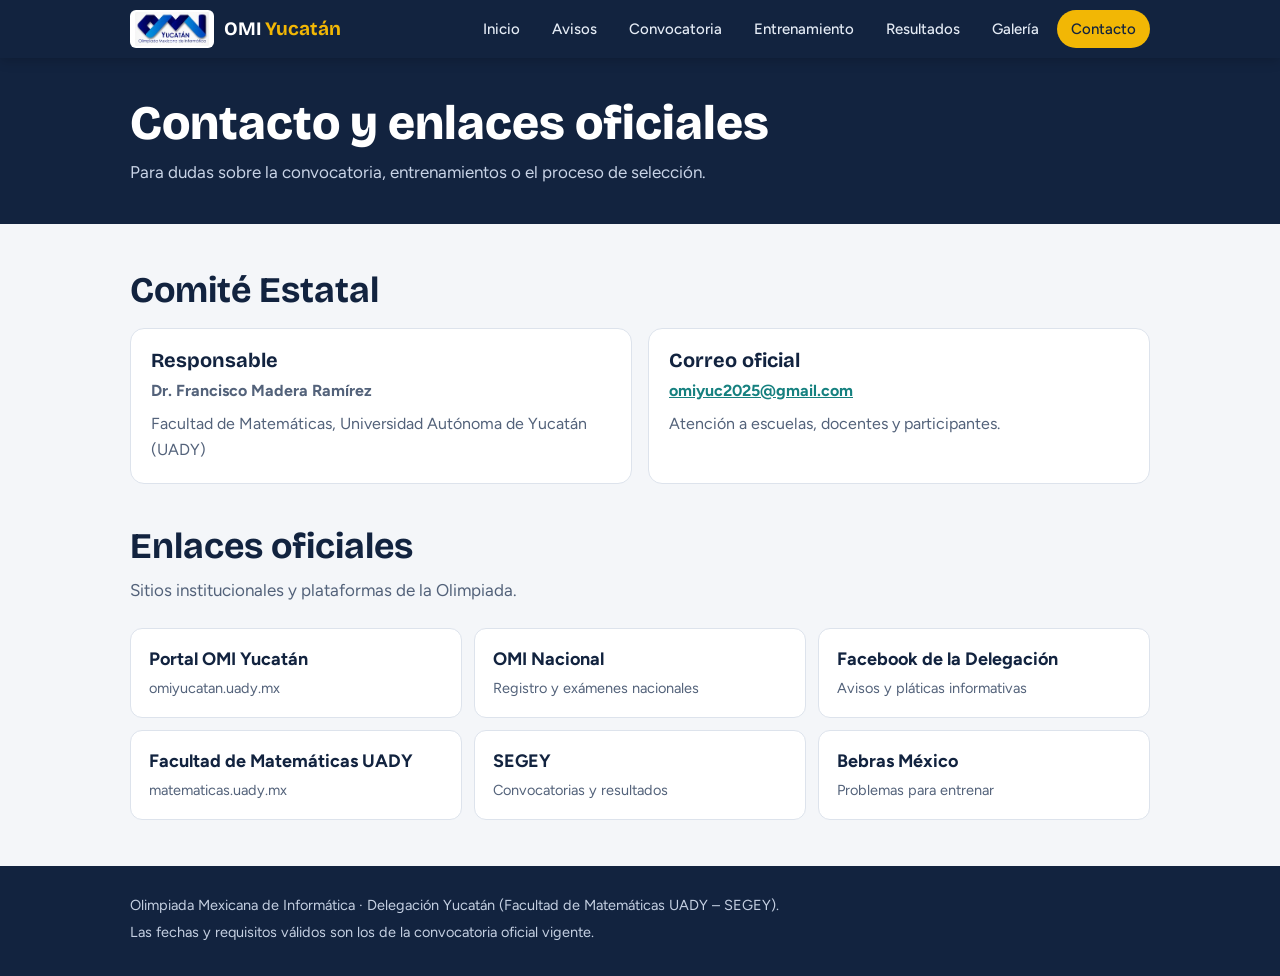
==== contacto.html @ 9caba266 "v2 multipagina" ====
<!DOCTYPE html>
<html lang="es">
<head>
  <meta charset="utf-8">
  <meta name="viewport" content="width=device-width, initial-scale=1, viewport-fit=cover">
  <title>Contacto · OMI Yucatán</title>
  <meta name="description" content="Contacto del comité estatal y enlaces oficiales de la OMI Yucatán.">
  <link rel="stylesheet" href="https://fonts.googleapis.com/css2?family=Bricolage+Grotesque:wght@500;700;800&family=Figtree:wght@400;500;600&display=swap">
  <link rel="stylesheet" href="css/styles.css">
</head>
<body>
<nav aria-label="Navegación principal">
  <div class="wrap">
    <a class="brand" href="index.html">
      <img src="Galeria/Logo.jpg" alt="Logo OMI Yucatán">
      <span>OMI <b>Yucatán</b></span>
    </a>
    <div class="nav-links">
      <a href="index.html">Inicio</a>
      <a href="avisos.html">Avisos</a>
      <a href="convocatoria.html">Convocatoria</a>
      <a href="entrenamiento.html">Entrenamiento</a>
      <a href="resultados.html">Resultados</a>
      <a href="galeria.html">Galería</a>
      <a href="contacto.html" class="active">Contacto</a>
    </div>
  </div>
</nav>
<main>
  <header class="page-header">
    <div class="wrap">
      <h1>Contacto y enlaces oficiales</h1>
      <p>Para dudas sobre la convocatoria, entrenamientos o el proceso de selección.</p>
    </div>
  </header>

  <section>
    <div class="wrap">
      <h2>Comité Estatal</h2>
      <div class="grid" style="margin-top:16px">
        <div class="card">
          <h3>Responsable</h3>
          <p><b>Dr. Francisco Madera Ramírez</b></p>
          <p>Facultad de Matemáticas, Universidad Autónoma de Yucatán (UADY)</p>
        </div>
        <div class="card">
          <h3>Correo oficial</h3>
          <p><a href="mailto:omiyuc2025@gmail.com"><b>omiyuc2025@gmail.com</b></a></p>
          <p>Atención a escuelas, docentes y participantes.</p>
        </div>
      </div>

      <h2 style="margin-top:42px">Enlaces oficiales</h2>
      <p class="lead">Sitios institucionales y plataformas de la Olimpiada.</p>
      <div class="links">
        <a href="https://omiyucatan.uady.mx/omi-inicio" target="_blank" rel="noopener"><b>Portal OMI Yucatán</b><span>omiyucatan.uady.mx</span></a>
        <a href="https://www.olimpiadadeinformatica.org.mx/" target="_blank" rel="noopener"><b>OMI Nacional</b><span>Registro y exámenes nacionales</span></a>
        <a href="https://www.facebook.com/omiyucatan" target="_blank" rel="noopener"><b>Facebook de la Delegación</b><span>Avisos y pláticas informativas</span></a>
        <a href="https://www.matematicas.uady.mx/" target="_blank" rel="noopener"><b>Facultad de Matemáticas UADY</b><span>matematicas.uady.mx</span></a>
        <a href="http://educacion.yucatan.gob.mx" target="_blank" rel="noopener"><b>SEGEY</b><span>Convocatorias y resultados</span></a>
        <a href="https://bebras.mx/generales" target="_blank" rel="noopener"><b>Bebras México</b><span>Problemas para entrenar</span></a>
      </div>
    </div>
  </section>
</main>
<footer>
  <div class="wrap">
    <p>Olimpiada Mexicana de Informática · Delegación Yucatán (Facultad de Matemáticas UADY – SEGEY).</p>
    <p>Las fechas y requisitos válidos son los de la convocatoria oficial vigente.</p>
  </div>
</footer>
<script src="js/main.js"></script>
</body>
</html>
---- css/styles.css ----
:root {
  --bg: #f4f6f9;
  --surface: #ffffff;
  --ink: #12233f;
  --muted: #53627a;
  --navy: #12233f;
  --gold: #f2b705;
  --teal: #15807f;
  --line: #dde3ec;
  --oro: #e0a800;
  --plata: #8a97a8;
  --bronce: #b86b2d;
}

@media (prefers-color-scheme: dark) {
  :root:not([data-theme="light"]) {
    --bg: #0c1627;
    --surface: #14233b;
    --ink: #eef2f8;
    --muted: #a7b4c9;
    --navy: #0a1424;
    --line: #243652;
    --teal: #3cc4c2;
  }
}

* {
  box-sizing: border-box;
}

html {
  scroll-behavior: smooth;
}

body {
  margin: 0;
  background: var(--bg);
  color: var(--ink);
  font: 400 17px/1.6 "Figtree", system-ui, -apple-system, sans-serif;
  min-height: 100vh;
  display: flex;
  flex-direction: column;
}

main {
  flex: 1;
}

h1, h2, h3 {
  font-family: "Bricolage Grotesque", "Figtree", sans-serif;
  line-height: 1.15;
  margin: 0;
}

a {
  color: var(--teal);
}

.wrap {
  max-width: 1060px;
  margin: 0 auto;
  padding: 0 20px;
}

/* Navegación */
nav {
  position: sticky;
  top: 0;
  z-index: 20;
  background: var(--navy);
  color: #fff;
  box-shadow: 0 2px 12px #0003;
}

nav .wrap {
  display: flex;
  align-items: center;
  justify-content: space-between;
  gap: 16px;
  padding: 10px 20px;
  flex-wrap: wrap;
}

.brand {
  display: flex;
  align-items: center;
  gap: 10px;
  text-decoration: none;
  color: #fff;
  font-family: "Bricolage Grotesque", sans-serif;
  font-size: 19px;
  font-weight: 700;
  flex-shrink: 0;
}

.brand img {
  height: 38px;
  width: auto;
  border-radius: 6px;
  background: #fff;
  padding: 2px 5px;
  object-fit: contain;
}

.brand b {
  color: var(--gold);
}

.nav-links {
  display: flex;
  gap: 4px;
  overflow-x: auto;
  align-items: center;
}

.nav-links a {
  white-space: nowrap;
  text-decoration: none;
  color: #e4ebf5;
  padding: 7px 14px;
  border-radius: 99px;
  font-weight: 500;
  font-size: 15px;
  transition: background 0.15s, color 0.15s;
}

.nav-links a:hover,
.nav-links a.active {
  background: var(--gold);
  color: #12233f;
}

/* Hero (Inicio) */
.hero {
  background: var(--navy);
  color: #fff;
  position: relative;
  overflow: hidden;
  padding: 48px 0 56px;
}

.bits {
  position: absolute;
  inset: 0;
  font: 500 14px/1.6 ui-monospace, monospace;
  opacity: 0.06;
  word-break: break-all;
  pointer-events: none;
  user-select: none;
}

.hero .wrap {
  position: relative;
}

.hero-grid {
  display: grid;
  gap: 32px;
  align-items: center;
}

@media (min-width: 820px) {
  .hero-grid {
    grid-template-columns: 1.25fr 0.85fr;
  }
}

.hero h1 {
  font-size: clamp(44px, 8vw, 76px);
  font-weight: 800;
  letter-spacing: -0.03em;
}

.hero h1 span {
  color: var(--gold);
}

.hero p {
  max-width: 38em;
  font-size: 18px;
  color: #d4dcea;
  margin: 14px 0 24px;
}

.hero-logo-box {
  background: #ffffff;
  border-radius: 20px;
  padding: 24px;
  display: flex;
  align-items: center;
  justify-content: center;
  box-shadow: 0 14px 36px #0005;
  border: 4px solid #ffffff26;
}

.hero-logo-box img {
  max-width: 100%;
  max-height: 220px;
  width: auto;
  height: auto;
  object-fit: contain;
  display: block;
}

/* Encabezado para subpáginas */
.page-header {
  background: var(--navy);
  color: #fff;
  padding: 38px 0;
}

.page-header h1 {
  font-size: clamp(32px, 6vw, 48px);
  font-weight: 800;
}

.page-header p {
  color: #c8d3e6;
  margin: 8px 0 0;
  max-width: 44em;
  font-size: 17px;
}

/* Botones */
.btns {
  display: flex;
  flex-wrap: wrap;
  gap: 12px;
}

.btn {
  display: inline-block;
  padding: 11px 20px;
  border-radius: 10px;
  font-weight: 600;
  text-decoration: none;
  background: var(--gold);
  color: #12233f;
  transition: transform 0.15s, opacity 0.15s;
}

.btn:hover {
  opacity: 0.92;
  transform: translateY(-1px);
}

.btn.alt {
  background: transparent;
  color: #fff;
  border: 2px solid #ffffff55;
}

/* Secciones */
section {
  padding: 46px 0;
}

section.alt {
  background: var(--surface);
}

h2 {
  font-size: clamp(26px, 5vw, 36px);
  margin-bottom: 10px;
}

h3 {
  font-size: 20px;
  margin-bottom: 6px;
}

.lead {
  color: var(--muted);
  max-width: 46em;
  margin: 0 0 24px;
}

/* Tarjetas y cuadrículas */
.grid {
  display: grid;
  gap: 16px;
  grid-template-columns: repeat(auto-fit, minmax(260px, 1fr));
}

.card {
  background: var(--surface);
  border: 1px solid var(--line);
  border-radius: 14px;
  padding: 20px;
}

.card p {
  margin: 0;
  color: var(--muted);
  font-size: 16px;
}

.card p + p {
  margin-top: 8px;
}

.nav-cards {
  display: grid;
  gap: 14px;
  grid-template-columns: repeat(auto-fit, minmax(220px, 1fr));
}

.nav-card {
  display: block;
  text-decoration: none;
  color: var(--ink);
  background: var(--surface);
  border: 1px solid var(--line);
  border-radius: 14px;
  padding: 18px 20px;
  transition: border-color 0.15s, transform 0.15s;
}

.nav-card:hover {
  border-color: var(--teal);
  transform: translateY(-2px);
}

.nav-card b {
  display: block;
  font: 700 19px "Bricolage Grotesque", sans-serif;
  margin-bottom: 4px;
}

.nav-card span {
  color: var(--muted);
  font-size: 14.5px;
}

/* Avisos (Formato Para / De parte de / Mensaje) */
.avisos-list {
  display: flex;
  flex-direction: column;
  gap: 18px;
}

.aviso-card {
  background: var(--surface);
  border: 1px solid var(--line);
  border-left: 6px solid var(--gold);
  border-radius: 14px;
  padding: 20px 24px;
}

.aviso-card.urgente {
  border-left-color: var(--teal);
}

.aviso-header {
  display: flex;
  flex-wrap: wrap;
  justify-content: space-between;
  align-items: center;
  gap: 8px;
  padding-bottom: 12px;
  margin-bottom: 12px;
  border-bottom: 1px solid var(--line);
}

.aviso-meta {
  display: flex;
  flex-direction: column;
  gap: 3px;
  font-size: 15px;
}

.aviso-meta span b {
  color: var(--teal);
}

.aviso-fecha {
  font-size: 13.5px;
  font-weight: 600;
  background: var(--bg);
  border: 1px solid var(--line);
  padding: 4px 10px;
  border-radius: 99px;
  color: var(--muted);
}

.aviso-body h3 {
  margin-bottom: 8px;
  color: var(--ink);
}

.aviso-body p {
  margin: 0 0 8px;
  color: var(--muted);
}

.aviso-body p:last-child {
  margin-bottom: 0;
}

/* Lista de PDFs */
.pdf-list {
  list-style: none;
  padding: 0;
  margin: 12px 0 0;
  display: flex;
  flex-direction: column;
  gap: 8px;
}

.pdf-list a {
  display: flex;
  align-items: center;
  gap: 8px;
  text-decoration: none;
  font-weight: 500;
  font-size: 15px;
  padding: 10px 14px;
  border-radius: 8px;
  background: var(--bg);
  border: 1px solid var(--line);
  color: var(--ink);
  transition: border-color 0.15s, color 0.15s;
}

.pdf-list a:hover {
  border-color: var(--teal);
  color: var(--teal);
}

/* Línea de tiempo */
.tl {
  list-style: none;
  margin: 0;
  padding: 0 0 0 22px;
  border-left: 3px solid var(--line);
}

.tl li {
  position: relative;
  margin: 0 0 16px;
  padding: 14px 18px;
  background: var(--surface);
  border: 1px solid var(--line);
  border-radius: 12px;
}

.tl li::before {
  content: "";
  position: absolute;
  left: -33px;
  top: 20px;
  width: 14px;
  height: 14px;
  border-radius: 50%;
  background: var(--line);
  border: 3px solid var(--bg);
}

.tl li.next-up {
  border-color: var(--gold);
  box-shadow: 0 0 0 2px var(--gold);
}

.tl li.next-up::before {
  background: var(--gold);
}

.tl li.past {
  opacity: 0.65;
}

.tl li.past::before {
  background: var(--teal);
}

.tl .d {
  display: block;
  font: 800 18px "Bricolage Grotesque", sans-serif;
  color: var(--teal);
}

.tl small {
  display: block;
  color: var(--muted);
  font-size: 15px;
  margin-top: 2px;
}

.tag {
  display: inline-block;
  font-size: 12px;
  font-weight: 700;
  background: var(--gold);
  color: #12233f;
  border-radius: 6px;
  padding: 2px 8px;
  margin-left: 8px;
  vertical-align: middle;
}

/* Tablas */
table {
  width: 100%;
  border-collapse: collapse;
  background: var(--surface);
  border: 1px solid var(--line);
  border-radius: 12px;
  overflow: hidden;
  font-size: 16px;
}

th, td {
  padding: 12px 14px;
  text-align: left;
  border-bottom: 1px solid var(--line);
}

th {
  background: var(--navy);
  color: #fff;
  font-weight: 600;
}

.scroll {
  overflow-x: auto;
}

/* Acordeón */
details {
  background: var(--surface);
  border: 1px solid var(--line);
  border-radius: 12px;
  margin-bottom: 10px;
}

summary {
  cursor: pointer;
  padding: 14px 18px;
  font-weight: 600;
  list-style: none;
}

summary::after {
  content: "+";
  float: right;
  font-size: 22px;
  line-height: 1;
  color: var(--teal);
}

details[open] summary::after {
  content: "–";
}

details .in {
  padding: 0 18px 16px;
  color: var(--muted);
}

details .in p {
  margin: 0 0 8px;
}

/* Medallistas */
.people {
  display: grid;
  gap: 14px;
  grid-template-columns: repeat(auto-fit, minmax(250px, 1fr));
}

.person {
  display: flex;
  gap: 14px;
  align-items: center;
  background: var(--surface);
  border: 1px solid var(--line);
  border-radius: 14px;
  padding: 14px;
}

.av {
  flex: none;
  width: 50px;
  height: 50px;
  border-radius: 50%;
  display: grid;
  place-items: center;
  font: 800 17px "Bricolage Grotesque", sans-serif;
  color: #12233f;
  background: var(--oro);
}

.av.plata {
  background: var(--plata);
  color: #fff;
}

.av.bronce {
  background: var(--bronce);
  color: #fff;
}

.av.mencion {
  background: var(--teal);
  color: #fff;
}

.person b {
  display: block;
  line-height: 1.25;
}

.person span {
  font-size: 14.5px;
  color: var(--muted);
}

.medal {
  font-weight: 700;
  font-size: 13.5px;
  color: var(--ink) !important;
}

.subh {
  margin: 32px 0 14px;
}

/* Galería LIMPIA (sin títulos encima) */
.gallery-tabs {
  display: flex;
  gap: 10px;
  margin-bottom: 20px;
  flex-wrap: wrap;
}

.tab-btn {
  padding: 8px 18px;
  border-radius: 99px;
  border: 1px solid var(--line);
  background: var(--surface);
  color: var(--ink);
  font: 600 15px "Figtree", sans-serif;
  cursor: pointer;
  transition: background 0.15s, color 0.15s;
}

.tab-btn.active,
.tab-btn:hover {
  background: var(--navy);
  color: #fff;
  border-color: var(--navy);
}

.gallery {
  display: grid;
  gap: 14px;
  grid-template-columns: repeat(auto-fill, minmax(240px, 1fr));
}

.tile {
  position: relative;
  aspect-ratio: 4/3;
  border-radius: 14px;
  overflow: hidden;
  border: 1px solid var(--line);
  background: var(--surface);
  padding: 0;
  width: 100%;
  cursor: zoom-in;
  display: block;
}

.tile img {
  width: 100%;
  height: 100%;
  object-fit: cover;
  display: block;
  transition: transform 0.25s;
}

.tile:hover img {
  transform: scale(1.04);
}

/* Lightbox */
.lb {
  position: fixed;
  inset: 0;
  z-index: 50;
  background: #000e;
  display: none;
  align-items: center;
  justify-content: center;
  padding: 20px;
}

.lb.on {
  display: flex;
}

.lb img {
  max-width: 100%;
  max-height: 85vh;
  border-radius: 10px;
}

.lb button {
  position: absolute;
  top: 16px;
  right: 16px;
  background: #fff;
  color: #12233f;
  border: 0;
  border-radius: 99px;
  width: 40px;
  height: 40px;
  font-size: 22px;
  cursor: pointer;
}

/* Enlaces de contacto */
.links {
  display: grid;
  gap: 12px;
  grid-template-columns: repeat(auto-fit, minmax(250px, 1fr));
}

.links a {
  display: block;
  text-decoration: none;
  color: var(--ink);
  background: var(--surface);
  border: 1px solid var(--line);
  border-radius: 12px;
  padding: 16px 18px;
  transition: border-color 0.15s, transform 0.15s;
}

.links a:hover {
  border-color: var(--teal);
  transform: translateY(-2px);
}

.links b {
  display: block;
  font-size: 18px;
}

.links span {
  font-size: 14.5px;
  color: var(--muted);
}

footer {
  background: var(--navy);
  color: #c5d0e2;
  padding: 28px 0;
  font-size: 14.5px;
  margin-top: auto;
}

footer p {
  margin: 0 0 4px;
}
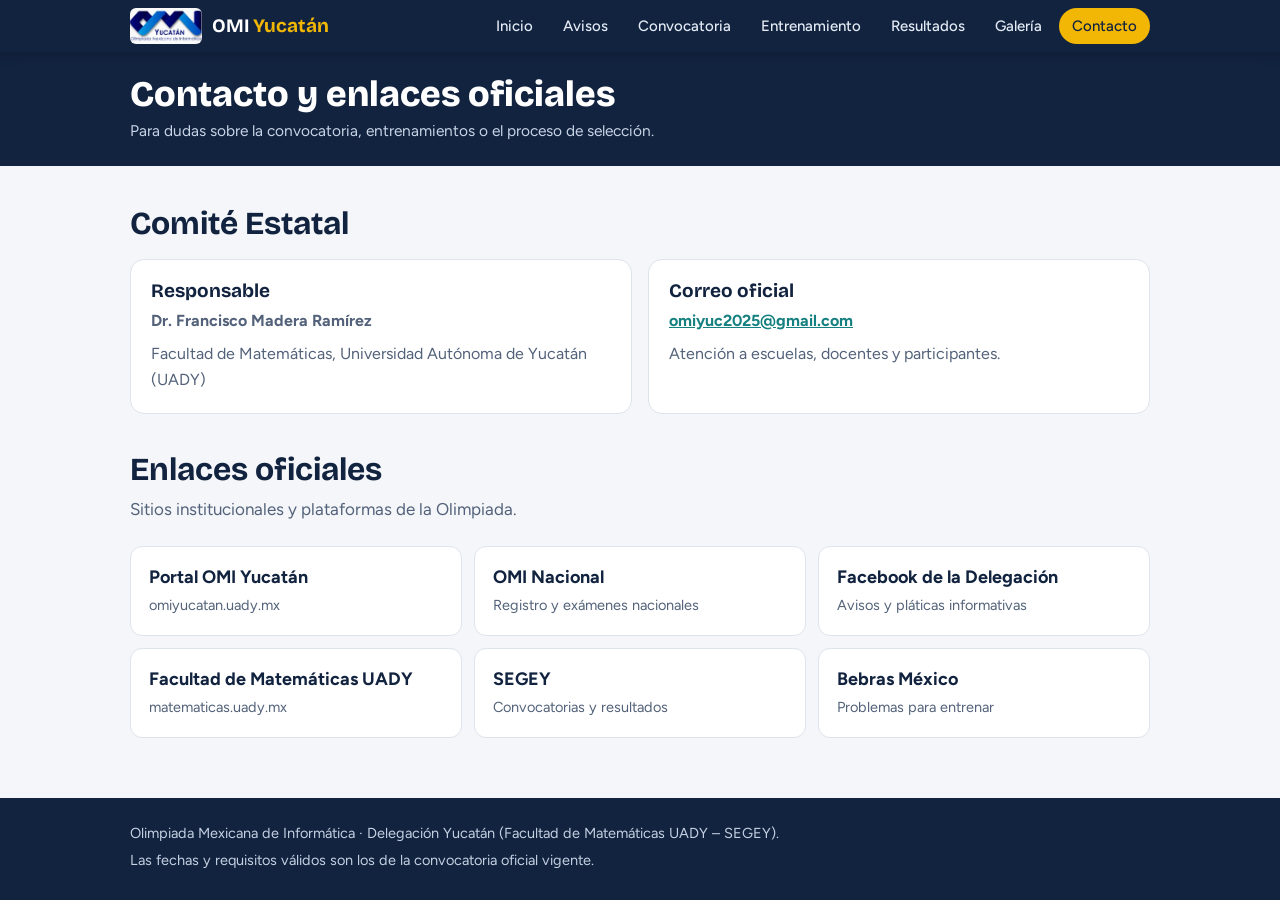
==== commit 18198509: "v3 ajustes visuales y resultados" ====
--- a/contacto.html
+++ b/contacto.html
@@ -50,7 +50,7 @@
         </div>
       </div>
 
-      <h2 style="margin-top:42px">Enlaces oficiales</h2>
+      <h2 style="margin-top:38px">Enlaces oficiales</h2>
       <p class="lead">Sitios institucionales y plataformas de la Olimpiada.</p>
       <div class="links">
         <a href="https://omiyucatan.uady.mx/omi-inicio" target="_blank" rel="noopener"><b>Portal OMI Yucatán</b><span>omiyucatan.uady.mx</span></a>
--- a/css/styles.css
+++ b/css/styles.css
@@ -60,6 +60,7 @@
   max-width: 1060px;
   margin: 0 auto;
   padding: 0 20px;
+  width: 100%;
 }
 
 /* Navegación */
@@ -77,7 +78,7 @@
   align-items: center;
   justify-content: space-between;
   gap: 16px;
-  padding: 10px 20px;
+  padding: 8px 20px;
   flex-wrap: wrap;
 }
 
@@ -94,12 +95,12 @@
 }
 
 .brand img {
-  height: 38px;
-  width: auto;
+  height: 36px;
+  width: 72px;
   border-radius: 6px;
   background: #fff;
-  padding: 2px 5px;
-  object-fit: contain;
+  object-fit: cover;
+  object-position: center;
 }
 
 .brand b {
@@ -117,7 +118,7 @@
   white-space: nowrap;
   text-decoration: none;
   color: #e4ebf5;
-  padding: 7px 14px;
+  padding: 6px 13px;
   border-radius: 99px;
   font-weight: 500;
   font-size: 15px;
@@ -130,13 +131,16 @@
   color: #12233f;
 }
 
-/* Hero (Inicio) */
+/* Hero (Inicio - pantalla completa limpia sin cortarse a la mitad) */
 .hero {
   background: var(--navy);
   color: #fff;
   position: relative;
   overflow: hidden;
-  padding: 48px 0 56px;
+  min-height: calc(100vh - 54px);
+  display: flex;
+  align-items: center;
+  padding: 40px 0;
 }
 
 .bits {
@@ -155,70 +159,73 @@
 
 .hero-grid {
   display: grid;
-  gap: 32px;
+  gap: 36px;
   align-items: center;
 }
 
 @media (min-width: 820px) {
   .hero-grid {
-    grid-template-columns: 1.25fr 0.85fr;
+    grid-template-columns: 1.15fr 1fr;
   }
 }
 
 .hero h1 {
-  font-size: clamp(44px, 8vw, 76px);
+  font-size: clamp(50px, 9vw, 88px);
   font-weight: 800;
   letter-spacing: -0.03em;
+  line-height: 1.05;
 }
 
 .hero h1 span {
   color: var(--gold);
+  display: block;
 }
 
 .hero p {
-  max-width: 38em;
-  font-size: 18px;
+  max-width: 36em;
+  font-size: 18.5px;
   color: #d4dcea;
-  margin: 14px 0 24px;
-}
-
+  margin: 18px 0 28px;
+}
+
+/* Logo llenando todo el recuadro blanco como en el ejemplo */
 .hero-logo-box {
   background: #ffffff;
   border-radius: 20px;
-  padding: 24px;
-  display: flex;
-  align-items: center;
-  justify-content: center;
-  box-shadow: 0 14px 36px #0005;
-  border: 4px solid #ffffff26;
+  aspect-ratio: 640 / 280;
+  width: 100%;
+  max-width: 500px;
+  overflow: hidden;
+  box-shadow: 0 16px 40px #0006;
+  border: 5px solid #ffffff26;
+  justify-self: center;
 }
 
 .hero-logo-box img {
-  max-width: 100%;
-  max-height: 220px;
-  width: auto;
-  height: auto;
-  object-fit: contain;
-  display: block;
-}
-
-/* Encabezado para subpáginas */
+  width: 100%;
+  height: 100%;
+  object-fit: cover;
+  object-position: center;
+  display: block;
+}
+
+/* Encabezado compacto para subpáginas */
 .page-header {
   background: var(--navy);
   color: #fff;
-  padding: 38px 0;
+  padding: 22px 0;
 }
 
 .page-header h1 {
-  font-size: clamp(32px, 6vw, 48px);
+  font-size: clamp(26px, 4.5vw, 36px);
   font-weight: 800;
 }
 
 .page-header p {
   color: #c8d3e6;
-  margin: 8px 0 0;
-  max-width: 44em;
-  font-size: 17px;
+  margin: 4px 0 0;
+  max-width: 46em;
+  font-size: 15.5px;
 }
 
 /* Botones */
@@ -230,7 +237,7 @@
 
 .btn {
   display: inline-block;
-  padding: 11px 20px;
+  padding: 12px 22px;
   border-radius: 10px;
   font-weight: 600;
   text-decoration: none;
@@ -252,7 +259,7 @@
 
 /* Secciones */
 section {
-  padding: 46px 0;
+  padding: 40px 0;
 }
 
 section.alt {
@@ -260,19 +267,19 @@
 }
 
 h2 {
-  font-size: clamp(26px, 5vw, 36px);
-  margin-bottom: 10px;
+  font-size: clamp(24px, 4.5vw, 32px);
+  margin-bottom: 8px;
 }
 
 h3 {
-  font-size: 20px;
+  font-size: 19px;
   margin-bottom: 6px;
 }
 
 .lead {
   color: var(--muted);
   max-width: 46em;
-  margin: 0 0 24px;
+  margin: 0 0 22px;
 }
 
 /* Tarjetas y cuadrículas */
@@ -332,11 +339,49 @@
   font-size: 14.5px;
 }
 
-/* Avisos (Formato Para / De parte de / Mensaje) */
+/* Banner de Próxima Fecha automática */
+.next-banner {
+  background: var(--surface);
+  border: 1px solid var(--gold);
+  border-left: 7px solid var(--gold);
+  border-radius: 14px;
+  padding: 16px 20px;
+  margin-bottom: 24px;
+  display: flex;
+  flex-wrap: wrap;
+  align-items: center;
+  justify-content: space-between;
+  gap: 10px;
+}
+
+.next-banner .nb-label {
+  font-size: 12.5px;
+  font-weight: 700;
+  text-transform: uppercase;
+  letter-spacing: 0.04em;
+  color: var(--teal);
+  display: block;
+}
+
+.next-banner b {
+  font: 800 20px "Bricolage Grotesque", sans-serif;
+  color: var(--ink);
+}
+
+.next-banner span.nb-date {
+  background: var(--gold);
+  color: #12233f;
+  font-weight: 700;
+  padding: 5px 12px;
+  border-radius: 8px;
+  font-size: 14.5px;
+}
+
+/* Avisos */
 .avisos-list {
   display: flex;
   flex-direction: column;
-  gap: 18px;
+  gap: 16px;
 }
 
 .aviso-card {
@@ -344,7 +389,7 @@
   border: 1px solid var(--line);
   border-left: 6px solid var(--gold);
   border-radius: 14px;
-  padding: 20px 24px;
+  padding: 18px 22px;
 }
 
 .aviso-card.urgente {
@@ -357,8 +402,8 @@
   justify-content: space-between;
   align-items: center;
   gap: 8px;
-  padding-bottom: 12px;
-  margin-bottom: 12px;
+  padding-bottom: 10px;
+  margin-bottom: 10px;
   border-bottom: 1px solid var(--line);
 }
 
@@ -384,7 +429,7 @@
 }
 
 .aviso-body h3 {
-  margin-bottom: 8px;
+  margin-bottom: 6px;
   color: var(--ink);
 }
 
@@ -437,7 +482,7 @@
 
 .tl li {
   position: relative;
-  margin: 0 0 16px;
+  margin: 0 0 14px;
   padding: 14px 18px;
   background: var(--surface);
   border: 1px solid var(--line);
@@ -466,7 +511,7 @@
 }
 
 .tl li.past {
-  opacity: 0.65;
+  opacity: 0.55;
 }
 
 .tl li.past::before {
@@ -475,14 +520,14 @@
 
 .tl .d {
   display: block;
-  font: 800 18px "Bricolage Grotesque", sans-serif;
+  font: 800 17.5px "Bricolage Grotesque", sans-serif;
   color: var(--teal);
 }
 
 .tl small {
   display: block;
   color: var(--muted);
-  font-size: 15px;
+  font-size: 14.5px;
   margin-top: 2px;
 }
 
@@ -498,6 +543,11 @@
   vertical-align: middle;
 }
 
+.tag.done {
+  background: var(--line);
+  color: var(--muted);
+}
+
 /* Tablas */
 table {
   width: 100%;
@@ -580,12 +630,12 @@
 
 .av {
   flex: none;
-  width: 50px;
-  height: 50px;
+  width: 48px;
+  height: 48px;
   border-radius: 50%;
   display: grid;
   place-items: center;
-  font: 800 17px "Bricolage Grotesque", sans-serif;
+  font: 800 16px "Bricolage Grotesque", sans-serif;
   color: #12233f;
   background: var(--oro);
 }
@@ -622,14 +672,14 @@
 }
 
 .subh {
-  margin: 32px 0 14px;
-}
-
-/* Galería LIMPIA (sin títulos encima) */
+  margin: 26px 0 12px;
+}
+
+/* Galería limpia */
 .gallery-tabs {
   display: flex;
   gap: 10px;
-  margin-bottom: 20px;
+  margin-bottom: 18px;
   flex-wrap: wrap;
 }
 
@@ -718,7 +768,7 @@
   cursor: pointer;
 }
 
-/* Enlaces de contacto */
+/* Enlaces */
 .links {
   display: grid;
   gap: 12px;
@@ -754,7 +804,7 @@
 footer {
   background: var(--navy);
   color: #c5d0e2;
-  padding: 28px 0;
+  padding: 24px 0;
   font-size: 14.5px;
   margin-top: auto;
 }
